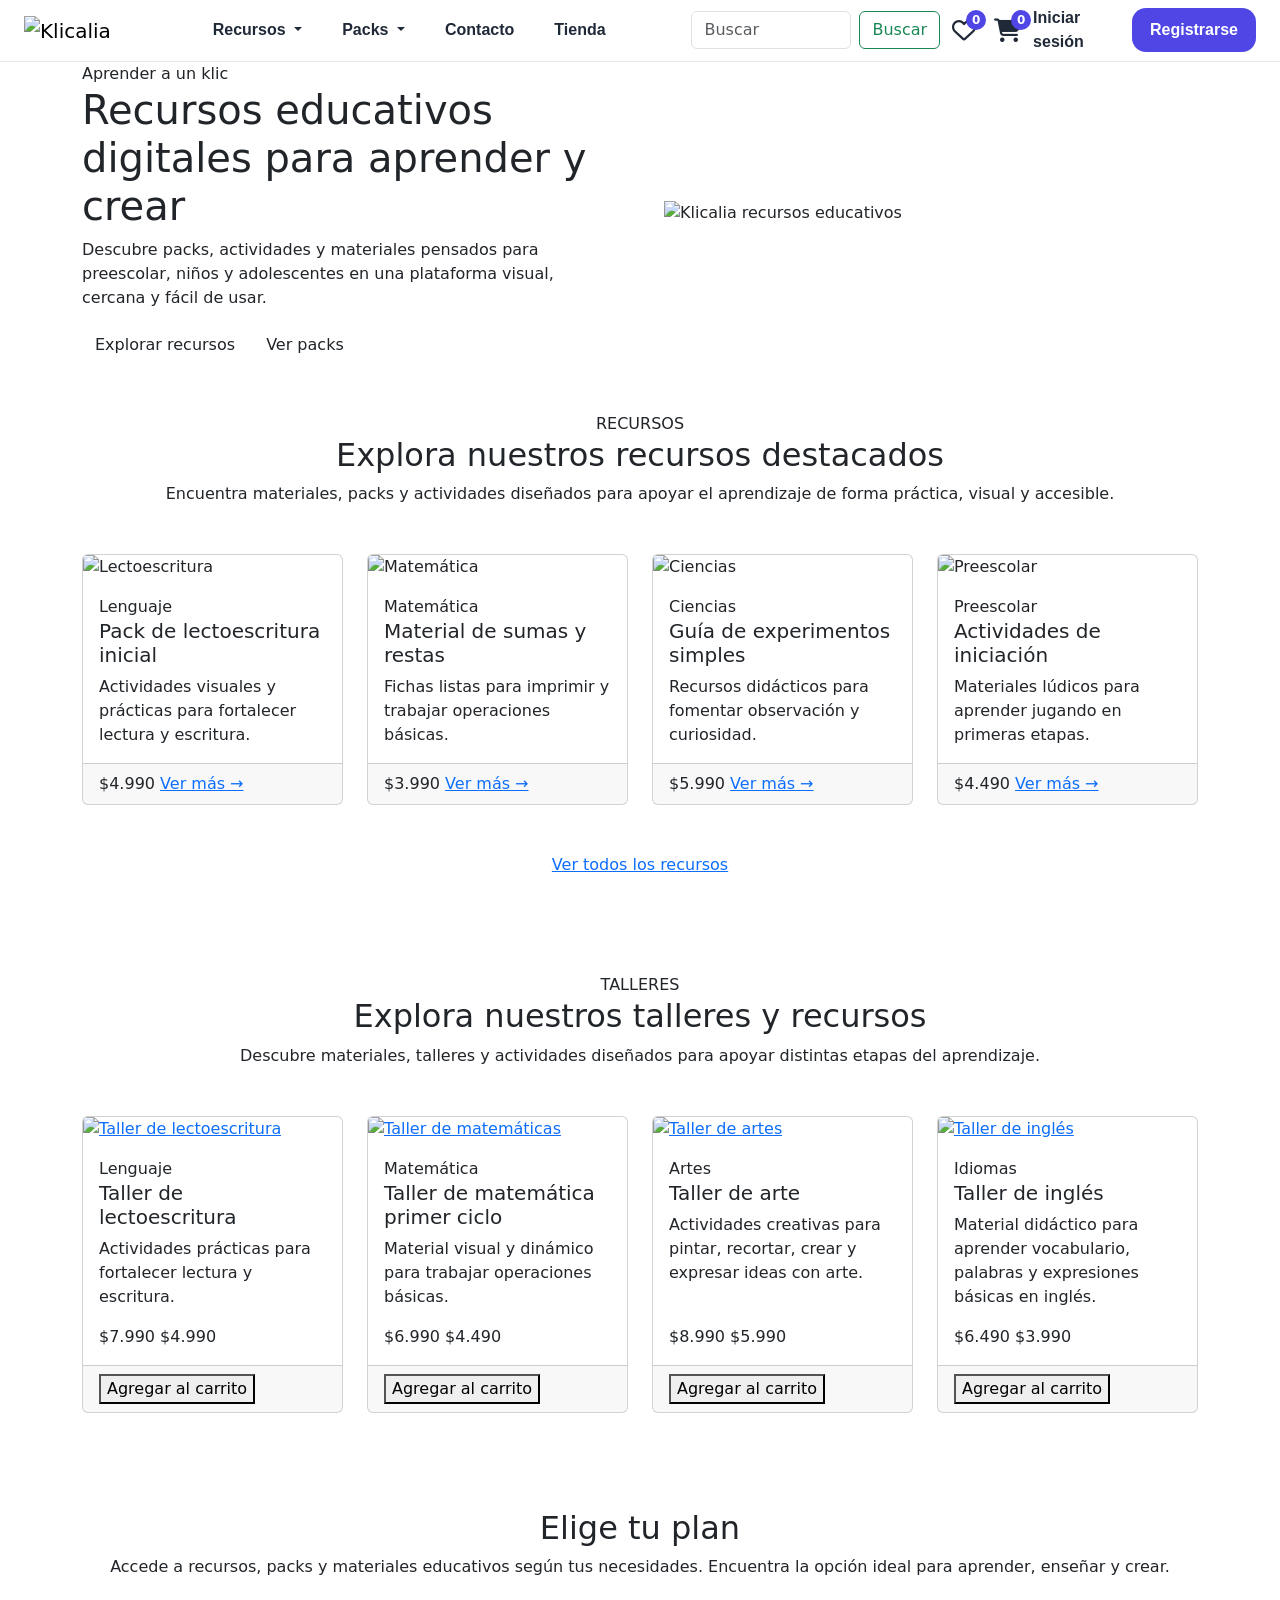
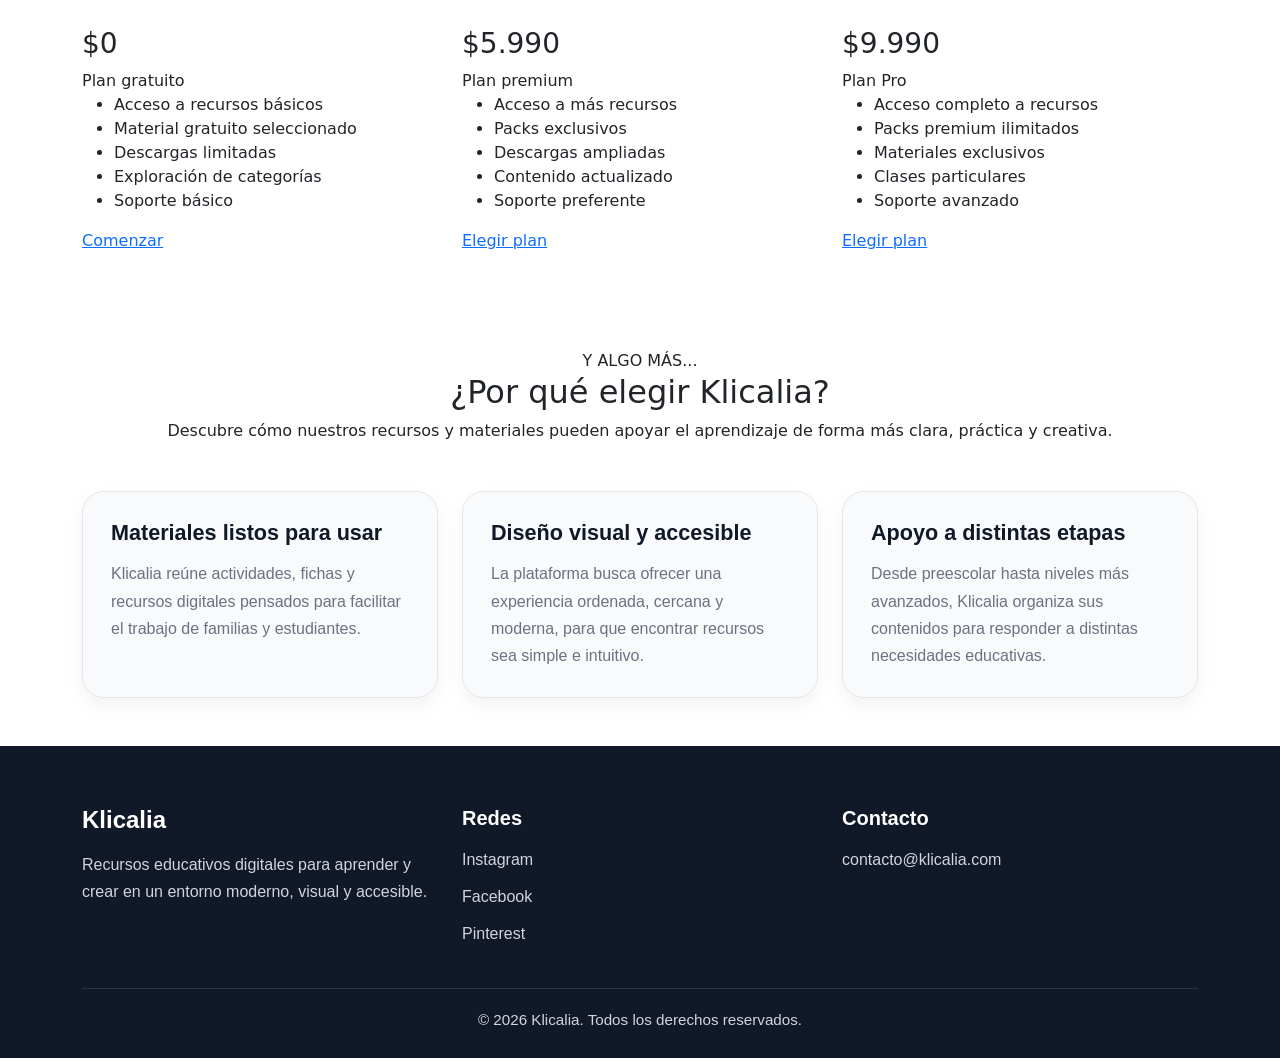
==== index.html @ 8898f32f "Agregar tablas del ecommerce" ====
<!DOCTYPE html>
<html lang="es">
<head>
  <meta charset="UTF-8">
  <meta name="viewport" content="width=device-width, initial-scale=1.0">
  <title>Klicalia | Recursos educativos para niños</title>
  

  <link href="https://cdn.jsdelivr.net/npm/bootstrap@5.3.8/dist/css/bootstrap.min.css" rel="stylesheet">
  <link rel="stylesheet" href="assets/css/styles.css">
  <link rel="stylesheet" href="assets/css/hero.css">
  <link rel="stylesheet" href="https://cdnjs.cloudflare.com/ajax/libs/font-awesome/6.5.2/css/all.min.css">
</head>

<body>

  <nav class="navbar navbar-expand-lg navbar-klicalia">
  <div class="container-fluid px-4">

    <a class="navbar-brand logo-brand" href="index.html">
      <img src="assets/images/Logo-completo.png" alt="Klicalia">
    </a>

    <button class="navbar-toggler" type="button" data-bs-toggle="collapse" data-bs-target="#navbarKlicalia" aria-controls="navbarKlicalia" aria-expanded="false" aria-label="Abrir menú">
      <span class="navbar-toggler-icon"></span>
    </button>

    <div class="collapse navbar-collapse" id="navbarKlicalia">
      <div class="navbar-desktop-layout w-100">

        <ul class="navbar-nav menu-centro mb-3 mb-lg-0">
          <li class="nav-item dropdown">
            <a class="nav-link dropdown-toggle" href="#" role="button" data-bs-toggle="dropdown" aria-expanded="false">
              Recursos
            </a>
            <ul class="dropdown-menu">
              <li><a class="dropdown-item" href="#">Lectoescritura</a></li>
              <li><a class="dropdown-item" href="#">Matemática</a></li>
              <li><a class="dropdown-item" href="#">Ciencias</a></li>
              <li><a class="dropdown-item" href="#">Ver todos</a></li>
            </ul>
          </li>

          <li class="nav-item dropdown">
            <a class="nav-link dropdown-toggle" href="#" role="button" data-bs-toggle="dropdown" aria-expanded="false">
              Packs
            </a>
            <ul class="dropdown-menu">
              <li><a class="dropdown-item" href="#">Preescolar</a></li>
              <li><a class="dropdown-item" href="#">Niños</a></li>
              <li><a class="dropdown-item" href="#">Adolescentes</a></li>
              <li><a class="dropdown-item" href="#">Ver todos</a></li>
            </ul>
          </li>

          <li class="nav-item">
            <a class="nav-link" href="contacto.html">Contacto</a>
          </li>

          <li class="nav-item">
            <a class="nav-link" href="#">Tienda</a>
          </li>
        </ul>

        <div class="acciones-navbar">
          <form class="d-flex buscador-klicalia" role="search">
            <input class="form-control me-2" type="search" placeholder="Buscar" aria-label="Buscar">
            <button class="btn btn-outline-success" type="submit">Buscar</button>
          </form>

          <div class="iconos-navbar">
  <a href="#" class="icono-nav">
    <i class="fa-regular fa-heart"></i>
    <span class="contador-icono" id="contador-favoritos">0</span>
  </a>

  <a href="carrito.html" class="icono-nav">
  <i class="fa-solid fa-cart-shopping"></i>
  <span class="contador-icono" id="contador-carrito">0</span>
</a>
</div>

          <a href="login.html" class="btn-login">Iniciar sesión</a>
          <a href="registro.html" class="btn-registro">Registrarse</a>
        </div>

      </div>
    </div>

  </div>
</nav>
<div id="mensaje-carrito" 
     class="alert alert-success position-fixed top-0 end-0 m-3 d-none">
</div>



<section class="hero-klicalia">
  <div class="container">
    <div class="row align-items-center g-5">
      
      <div class="col-lg-6">
        <div class="hero-contenido">
          <span class="hero-badge">Aprender a un klic</span>
          <h1>Recursos educativos digitales para aprender y crear</h1>
          <p>
            Descubre packs, actividades y materiales pensados para preescolar,
            niños y adolescentes en una plataforma visual, cercana y fácil de usar.
          </p>

          <div class="hero-acciones">
            <a href="#" class="btn hero-btn-principal">Explorar recursos</a>
            <a href="#" class="btn hero-btn-secundario">Ver packs</a>
          </div>
        </div>
      </div>

      <div class="col-lg-6">
        <div class="hero-imagen-box">
          <img src="assets/images/medium-shot-kid-taking-notes.jpg" alt="Klicalia recursos educativos" class="img-fluid hero-imagen">
        </div>
      </div>

    </div>
  </div>
</section>

<section class="recursos-destacados py-5">
  <div class="container">
    
    <div class="text-center seccion-encabezado mb-5">
      <span class="seccion-etiqueta">RECURSOS</span>
      <h2>Explora nuestros recursos destacados</h2>
      <p>
        Encuentra materiales, packs y actividades diseñados para apoyar el aprendizaje
        de forma práctica, visual y accesible.
      </p>
    </div>

    <div class="row g-4">
      
      <div class="col-lg-3 col-md-6">
        <div class="card recurso-card h-100">
          <img src="assets/images/vertical-closeup-child-learning-write-letters.jpg" class="card-img-top" alt="Lectoescritura">
          <div class="card-body">
            <span class="badge-recurso badge-lila">Lenguaje</span>
            <h5 class="card-title">Pack de lectoescritura inicial</h5>
            <p class="card-text">Actividades visuales y prácticas para fortalecer lectura y escritura.</p>
          </div>
          <div class="card-footer recurso-footer">
            <span class="precio-recurso">$4.990</span>
            <a href="#" class="link-recurso">Ver más →</a>
          </div>
        </div>
      </div>

      <div class="col-lg-3 col-md-6">
        <div class="card recurso-card h-100">
          <img src="assets/images/matamáticas img.png" class="card-img-top" alt="Matemática">
          <div class="card-body">
            <span class="badge-recurso badge-verde">Matemática</span>
            <h5 class="card-title">Material de sumas y restas</h5>
            <p class="card-text">Fichas listas para imprimir y trabajar operaciones básicas.</p>
          </div>
          <div class="card-footer recurso-footer">
            <span class="precio-recurso">$3.990</span>
            <a href="#" class="link-recurso">Ver más →</a>
          </div>
        </div>
      </div>

      <div class="col-lg-3 col-md-6">
        <div class="card recurso-card h-100">
          <img src="assets/images/ciencias img.png" class="card-img-top" alt="Ciencias">
          <div class="card-body">
            <span class="badge-recurso badge-celeste">Ciencias</span>
            <h5 class="card-title">Guía de experimentos simples</h5>
            <p class="card-text">Recursos didácticos para fomentar observación y curiosidad.</p>
          </div>
          <div class="card-footer recurso-footer">
            <span class="precio-recurso">$5.990</span>
            <a href="#" class="link-recurso">Ver más →</a>
          </div>
        </div>
      </div>

      <div class="col-lg-3 col-md-6">
        <div class="card recurso-card h-100">
          <img src="assets/images/adorable-hispanic-girl-student-sitting-table-drawing-paper-kindergarten.jpg" class="card-img-top" alt="Preescolar">
          <div class="card-body">
            <span class="badge-recurso badge-amarillo">Preescolar</span>
            <h5 class="card-title">Actividades de iniciación</h5>
            <p class="card-text">Materiales lúdicos para aprender jugando en primeras etapas.</p>
          </div>
          <div class="card-footer recurso-footer">
            <span class="precio-recurso">$4.490</span>
            <a href="#" class="link-recurso">Ver más →</a>
          </div>
        </div>
      </div>

    </div>

    <div class="text-center mt-5">
      <a href="#" class="btn-ver-todo">Ver todos los recursos</a>
    </div>

  </div>
</section>

<section class="talleres-klicalia py-5">
  <div class="container">

    <div class="text-center seccion-encabezado mb-5">
      <span class="seccion-etiqueta">TALLERES</span>
      <h2>Explora nuestros talleres y recursos</h2>
      <p>
        Descubre materiales, talleres y actividades diseñados para apoyar
        distintas etapas del aprendizaje.
      </p>
    </div>

    <div class="row g-4">

      <div class="col-lg-3 col-md-6">
        <div class="card taller-card h-100">
          <a href="detalle-lectoescritura.html">
          <img src="assets/images/arrangement-different-letters-speech-therapy-sessions.jpg" class="card-img-top" alt="Taller de lectoescritura">
          </a>
          <div class="card-body">
            <span class="badge-taller badge-lila">Lenguaje</span>
            <h5 class="card-title">Taller de lectoescritura</h5>
            <p class="card-text">Actividades prácticas para fortalecer lectura y escritura.</p>
            <div class="precio-box">
              <span class="precio-antiguo">$7.990</span>
              <span class="precio-actual">$4.990</span>
            </div>
          </div>
          <div class="card-footer taller-footer">
            <button 
  class="btn-agregar-carrito" 
  data-nombre="Taller de lectoescritura inicial"
  data-precio="5990">
  Agregar al carrito
</button>
          </div>
        </div>
      </div>

      <div class="col-lg-3 col-md-6">
        <div class="card taller-card h-100">
          <a href="detalle-matematica.html">
          <img src="assets/images/matematicas-taller.png" class="card-img-top" alt="Taller de matemáticas">
          </a>
          <div class="card-body">
            <span class="badge-taller badge-verde">Matemática</span>
            <h5 class="card-title">Taller de matemática primer ciclo</h5>
            <p class="card-text">Material visual y dinámico para trabajar operaciones básicas.</p>
            <div class="precio-box">
              <span class="precio-antiguo">$6.990</span>
              <span class="precio-actual">$4.490</span>
            </div>
          </div>
          <div class="card-footer taller-footer">
            <button 
  class="btn-agregar-carrito" 
  data-nombre="Taller de sumas y restas"
  data-precio="5990">
  Agregar al carrito
</button>
          </div>
        </div>
      </div>

      <div class="col-lg-3 col-md-6">
        <div class="card taller-card h-100">
          <a href="detalle-arte.html">
          <img src="assets/images/close-up-mom-helping-son-paint-eggs.jpg" class="card-img-top" alt="Taller de artes">
          </a>
          <div class="card-body">
            <span class="badge-taller badge-celeste">Artes</span>
            <h5 class="card-title">Taller de arte</h5>
            <p class="card-text">Actividades creativas para pintar, recortar, crear y expresar ideas con arte.</p>
            <div class="precio-box">
              <span class="precio-antiguo">$8.990</span>
              <span class="precio-actual">$5.990</span>
            </div>
          </div>
          <div class="card-footer taller-footer">
            <button 
                class="btn-agregar-carrito" 
               data-nombre="Taller de arte"
              data-precio="5990">
  Agregar al carrito
</button>
          </div>
        </div>
      </div>

      <div class="col-lg-3 col-md-6">
        <div class="card taller-card h-100">
          <a href="detalle-ingles.html">
          <img src="assets/images/inglés-taller.png" class="card-img-top" alt="Taller de inglés">
          </a>
          <div class="card-body">
            <span class="badge-taller badge-amarillo">Idiomas</span>
            <h5 class="card-title">Taller de inglés</h5>
            <p class="card-text">Material didáctico para aprender vocabulario, palabras y expresiones básicas en inglés.</p>
            <div class="precio-box">
              <span class="precio-antiguo">$6.490</span>
              <span class="precio-actual">$3.990</span>
            </div>
          </div>
          <div class="card-footer taller-footer">
            <button 
  class="btn-agregar-carrito" 
  data-nombre="Taller de inglés"
  data-precio="5990">
  Agregar al carrito
</button>
          </div>
        </div>
      </div>

    </div>

  </div>
</section>

<section class="planes-klicalia py-5">
  <div class="container">

    <div class="text-center seccion-encabezado mb-5">
      <h2>Elige tu plan</h2>
      <p>
        Accede a recursos, packs y materiales educativos según tus necesidades.
        Encuentra la opción ideal para aprender, enseñar y crear.
      </p>
    </div>

    <div class="row g-4 justify-content-center">

      <div class="col-lg-4 col-md-6">
        <div class="plan-card h-100">
          <div class="plan-header">
            <h3>$0</h3>
            <span>Plan gratuito</span>
          </div>

          <div class="plan-body">
            <ul class="plan-lista">
              <li>Acceso a recursos básicos</li>
              <li>Material gratuito seleccionado</li>
              <li>Descargas limitadas</li>
              <li>Exploración de categorías</li>
              <li>Soporte básico</li>
            </ul>
          </div>

          <div class="plan-footer">
            <a href="#" class="btn-plan">Comenzar</a>
          </div>
        </div>
      </div>

      <div class="col-lg-4 col-md-6">
        <div class="plan-card plan-destacado h-100">
          <div class="plan-header">
            <h3>$5.990</h3>
            <span>Plan premium</span>
          </div>

          <div class="plan-body">
            <ul class="plan-lista">
              <li>Acceso a más recursos</li>
              <li>Packs exclusivos</li>
              <li>Descargas ampliadas</li>
              <li>Contenido actualizado</li>
              <li>Soporte preferente</li>
            </ul>
          </div>

          <div class="plan-footer">
            <a href="#" class="btn-plan">Elegir plan</a>
          </div>
        </div>
      </div>

      <div class="col-lg-4 col-md-6">
        <div class="plan-card h-100">
          <div class="plan-header">
            <h3>$9.990</h3>
            <span>Plan Pro</span>
          </div>

          <div class="plan-body">
            <ul class="plan-lista">
              <li>Acceso completo a recursos</li>
              <li>Packs premium ilimitados</li>
              <li>Materiales exclusivos</li>
              <li>Clases particulares</li>
              <li>Soporte avanzado</li>
            </ul>
          </div>

          <div class="plan-footer">
            <a href="#" class="btn-plan">Elegir plan</a>
          </div>
        </div>
      </div>

    </div>
  </div>
</section>



<section class="articulos-klicalia py-5">
  <div class="container">
    <div class="text-center seccion-encabezado mb-5">
      <span class="seccion-etiqueta">Y ALGO MÁS...</span>
      <h2>¿Por qué elegir Klicalia?</h2>
      <p>
        Descubre cómo nuestros recursos y materiales pueden apoyar el aprendizaje
        de forma más clara, práctica y creativa.
      </p>
    </div>

    <div class="row g-4">
      
      <div class="col-lg-4 col-md-6">
        <article class="articulo-card h-100">
          <h3>Materiales listos para usar</h3>
          <p>
            Klicalia reúne actividades, fichas y recursos digitales pensados para
            facilitar el trabajo de familias y estudiantes.
          </p>
        </article>
      </div>

      <div class="col-lg-4 col-md-6">
        <article class="articulo-card h-100">
          <h3>Diseño visual y accesible</h3>
          <p>
            La plataforma busca ofrecer una experiencia ordenada, cercana y moderna,
            para que encontrar recursos sea simple e intuitivo.
          </p>
        </article>
      </div>

      <div class="col-lg-4 col-md-6">
        <article class="articulo-card h-100">
          <h3>Apoyo a distintas etapas</h3>
          <p>
            Desde preescolar hasta niveles más avanzados, Klicalia organiza sus
            contenidos para responder a distintas necesidades educativas.
          </p>
        </article>
      </div>

    </div>
  </div>
</section>

<footer class="footer-klicalia">
  <div class="container">
    <div class="row gy-4">
      
      <div class="col-lg-4 col-md-6">
        <h4>Klicalia</h4>
        <p>
          Recursos educativos digitales para aprender y crear
          en un entorno moderno, visual y accesible.
        </p>
      </div>

      <div class="col-lg-4 col-md-6">
        <h5>Redes</h5>
        <ul class="footer-lista">
          <li><a href="#">Instagram</a></li>
          <li><a href="#">Facebook</a></li>
          <li><a href="#">Pinterest</a></li>
        </ul>
      </div>

      <div class="col-lg-4 col-md-12">
        <h5>Contacto</h5>
        <p class="footer-correo">contacto@klicalia.com</p>
      </div>

    </div>

    <div class="footer-copy">
      <p>© 2026 Klicalia. Todos los derechos reservados.</p>
    </div>
  </div>
</footer>

<button id="btn-arriba" class="btn-scroll-top">↑</button>

<script src="assets/js/scroll.js"></script>

  <script src="https://cdn.jsdelivr.net/npm/bootstrap@5.3.8/dist/js/bootstrap.bundle.min.js"></script>

  <script src="assets/js/carrito.js"></script>
</body>
</html>
---- assets/css/styles.css ----
.navbar-klicalia {
  background-color: #FFFFFF;
  border-bottom: 1px solid #E5E7EB;
  padding: 0.4rem 0;
}

.logo-brand img {
  width: 140px;
  height: auto;
}

.navbar-toggler {
  border: 1px solid #D1D5DB;
  border-radius: 12px;
  padding: 0.45rem 0.7rem;
  box-shadow: none;
}

.navbar-toggler:focus {
  box-shadow: none;
}

.navbar-desktop-layout {
  display: flex;
  align-items: center;
  width: 100%;
}

.menu-centro {
  flex: 1;
  display: flex;
  justify-content: center;
  gap: 1.5rem;
}

.acciones-navbar {
  flex: 1;
  display: flex;
  justify-content: flex-end;
  align-items: center;
  gap: 0.75rem;
}

.navbar-klicalia .nav-link {
  font-family: 'Inter', sans-serif;
  color: #1F2937;
  font-size: 1rem;
  font-weight: 600;
  transition: all 0.3s ease;
}

.navbar-klicalia .nav-link:hover {
  color: #22C55E;
}

.dropdown-menu {
  border-radius: 12px;
  border: 1px solid #E5E7EB;
}

.buscador-klicalia input {
  width: 160px;
}

.btn-login {
  text-decoration: none;
  font-family: 'Inter', sans-serif;
  color: #1F2937;
  font-size: 1rem;
  font-weight: 600;
  transition: all 0.3s ease;
}

.btn-login:hover {
  color: #22C55E;
}

.btn-registro {
  text-decoration: none;
  font-family: 'Inter', sans-serif;
  background-color: #4F46E5;
  color: #FFFFFF;
  padding: 10px 18px;
  border-radius: 14px;
  font-weight: 700;
  transition: all 0.3s ease;
}

.btn-registro:hover {
  background-color: #22C55E;
  color: #FFFFFF;
}

@media (max-width: 991.98px) {
  .navbar-klicalia {
    padding: 0.7rem 0;
  }

  .navbar-desktop-layout {
    display: block;
    padding-top: 1rem;
  }

  .menu-centro {
    display: flex;
    flex-direction: column;
    align-items: flex-start;
    gap: 0.4rem;
    margin-bottom: 1rem !important;
  }

  .menu-centro .nav-link {
    padding-left: 0;
    font-size: 1.05rem;
  }

  .acciones-navbar {
    display: flex;
    flex-direction: column;
    align-items: stretch;
    gap: 0.8rem;
  }

  .buscador-klicalia {
    width: 100%;
  }

  .buscador-klicalia input {
    width: 100%;
  }

  .btn-login,
  .btn-registro {
    display: inline-block;
    width: 100%;
    text-align: center;
  }
}

.iconos-navbar {
  display: flex;
  align-items: center;
  gap: 18px;
}

.icono-nav {
  position: relative;
  display: inline-flex;
  align-items: center;
  justify-content: center;
  font-size: 1.5rem;
  color: #1F2937;
  text-decoration: none;
  transition: all 0.3s ease;
}

.icono-nav:hover {
  color: #4F46E5;
}

.contador-icono {
  position: absolute;
  top: -8px;
  right: -10px;
  background-color: #4F46E5;
  color: #FFFFFF;
  font-size: 0.75rem;
  font-weight: 700;
  line-height: 1;
  min-width: 20px;
  height: 20px;
  border-radius: 999px;
  display: flex;
  align-items: center;
  justify-content: center;
}

.footer-klicalia {
  background-color: #111827;
  color: #ffffff;
  padding: 60px 0 25px;
}

.footer-klicalia h4,
.footer-klicalia h5 {
  font-family: 'Inter', sans-serif;
  font-weight: 700;
  margin-bottom: 16px;
}

.footer-klicalia p,
.footer-klicalia a,
.footer-correo {
  font-family: 'Inter', sans-serif;
  color: #d1d5db;
  line-height: 1.7;
  text-decoration: none;
}

.footer-lista {
  list-style: none;
  padding: 0;
  margin: 0;
}

.footer-lista li {
  margin-bottom: 10px;
}

.footer-lista a:hover {
  color: #22c55e;
}

.footer-copy {
  border-top: 1px solid rgba(255, 255, 255, 0.12);
  margin-top: 30px;
  padding-top: 18px;
  text-align: center;
}

.footer-copy p {
  margin: 0;
  font-size: 0.95rem;
}

.articulos-klicalia {
  background-color: #ffffff;
}

.articulo-card {
  background-color: #f8fafc;
  border: 1px solid #e5e7eb;
  border-radius: 22px;
  padding: 28px;
  box-shadow: 0 8px 20px rgba(15, 23, 42, 0.05);
  transition: all 0.3s ease;
}

.articulo-card:hover {
  transform: translateY(-5px);
  box-shadow: 0 14px 28px rgba(15, 23, 42, 0.10);
}

.articulo-card h3 {
  font-family: 'Inter', sans-serif;
  font-size: 1.35rem;
  font-weight: 700;
  color: #111827;
  margin-bottom: 14px;
}

.articulo-card p {
  font-family: 'Inter', sans-serif;
  font-size: 1rem;
  line-height: 1.7;
  color: #6b7280;
  margin: 0;
}

.btn-scroll-top {
  display: none;
  align-items: center;
  justify-content: center;
  position: fixed;
  right: 24px;
  bottom: 24px;
  z-index: 9999;
  width: 52px;
  height: 52px;
  border: none;
  border-radius: 50%;
  background-color: #4F46E5;
  color: #FFFFFF;
  font-size: 1.4rem;
  font-weight: bold;
  cursor: pointer;
  box-shadow: 0 10px 25px rgba(0, 0, 0, 0.18);
  transition: all 0.3s ease;
}

.btn-scroll-top:hover {
  background-color: #22C55E;
  transform: translateY(-3px);
}

.taller-card {
  height: 100%;
  display: flex;
  flex-direction: column;
}

.taller-card .card-body {
  flex: 1;
  display: flex;
  flex-direction: column;
}

.taller-card .precio-box {
  margin-top: auto;
}

.taller-card .taller-footer {
  margin-top: auto;
}

.taller-card .card-text {
  min-height: 60px;
}

.alert {
    position: relative;
    z-index: 1000;
}
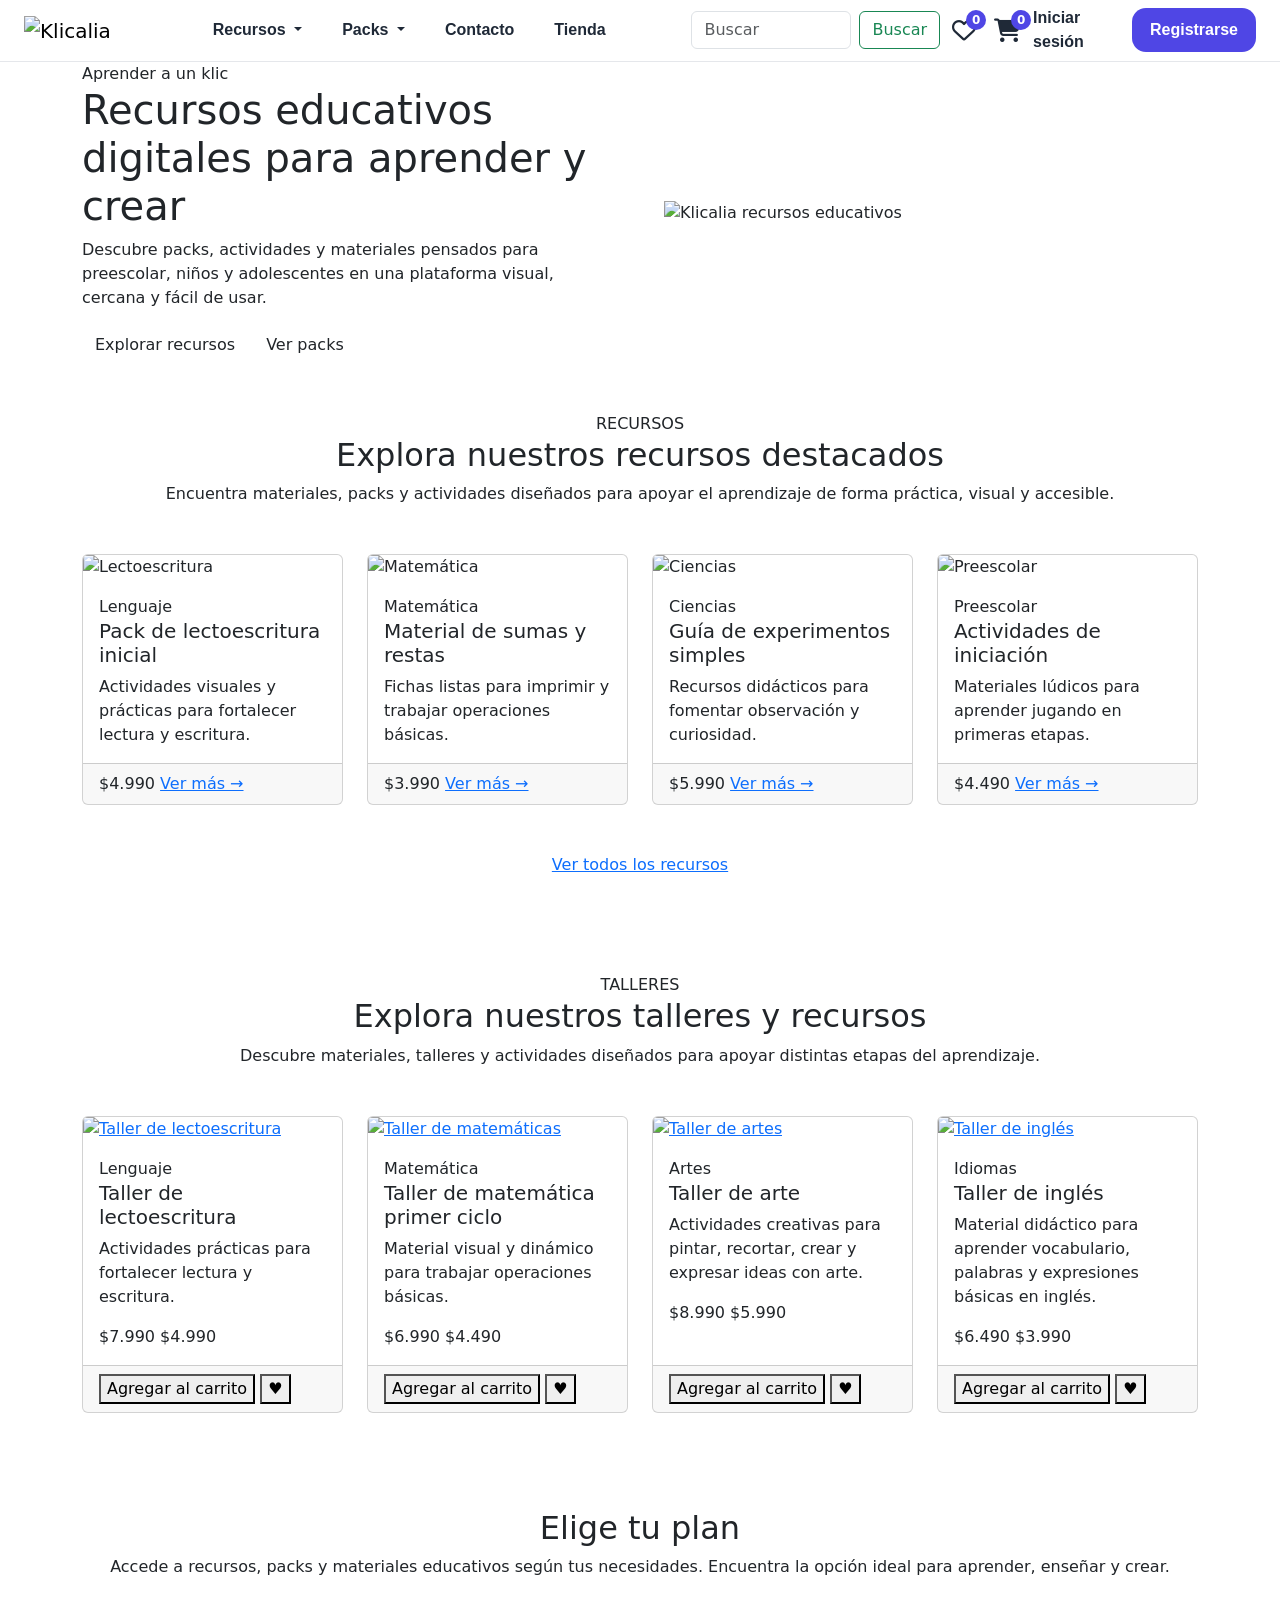
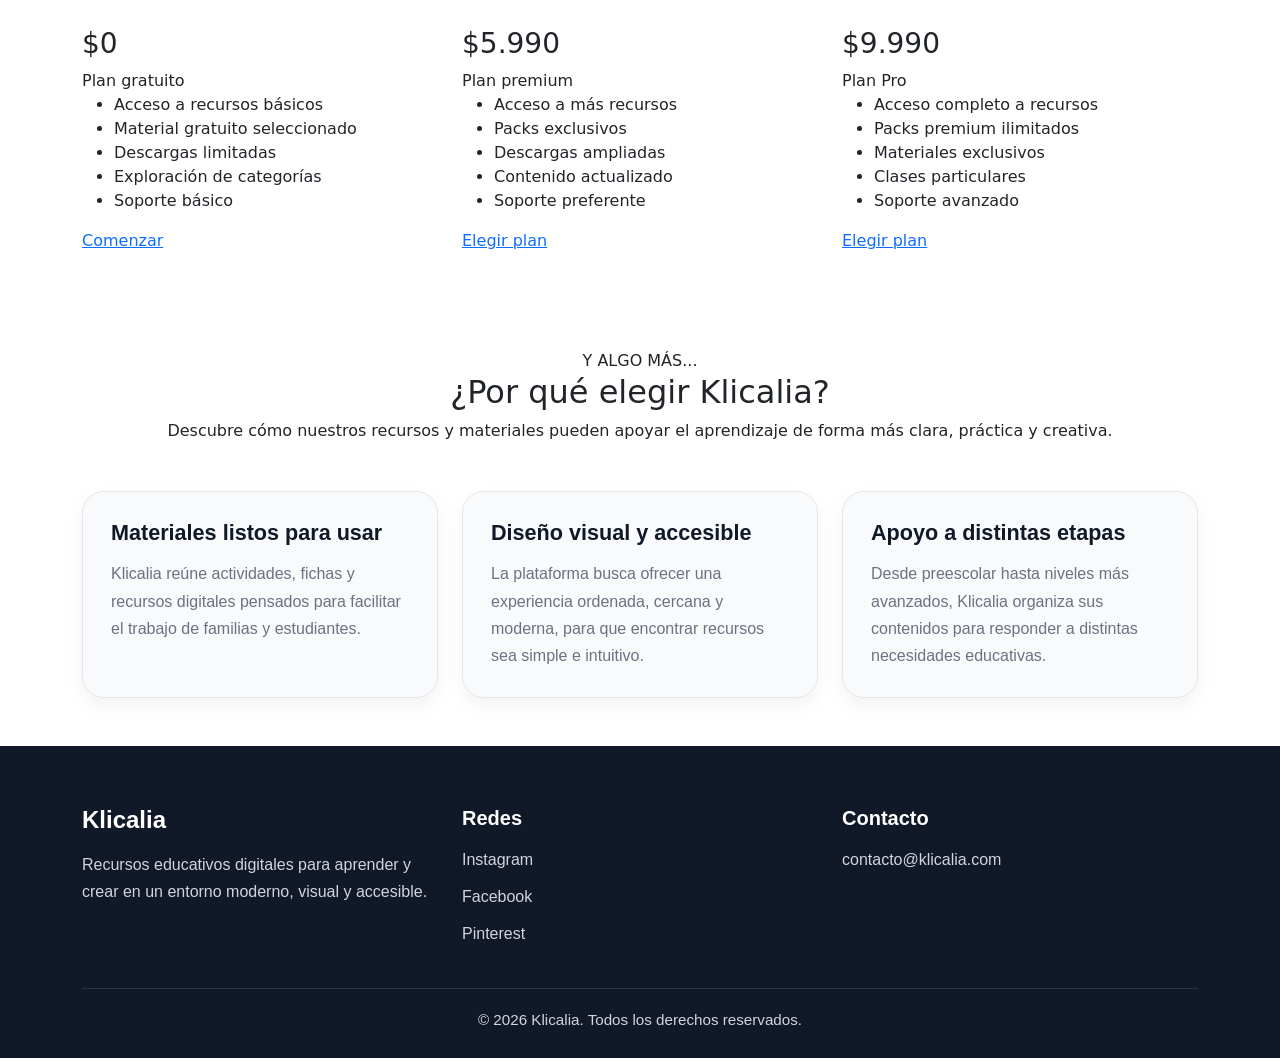
==== commit e0bf31f4: "Revert "Agregar tablas del ecommerce" This reverts commit 8898f32f5bb815ceed033c62fc8ea5af92266320." ====
--- a/index.html
+++ b/index.html
@@ -3,8 +3,7 @@
 <head>
   <meta charset="UTF-8">
   <meta name="viewport" content="width=device-width, initial-scale=1.0">
-  <title>Klicalia | Recursos educativos para niños</title>
-  
+  <title>Klicalia</title>
 
   <link href="https://cdn.jsdelivr.net/npm/bootstrap@5.3.8/dist/css/bootstrap.min.css" rel="stylesheet">
   <link rel="stylesheet" href="assets/css/styles.css">
@@ -89,10 +88,6 @@
 
   </div>
 </nav>
-<div id="mensaje-carrito" 
-     class="alert alert-success position-fixed top-0 end-0 m-3 d-none">
-</div>
-
 
 
 <section class="hero-klicalia">
@@ -117,7 +112,7 @@
 
       <div class="col-lg-6">
         <div class="hero-imagen-box">
-          <img src="assets/images/medium-shot-kid-taking-notes.jpg" alt="Klicalia recursos educativos" class="img-fluid hero-imagen">
+          <img src="assets\images\medium-shot-kid-taking-notes.jpg" alt="Klicalia recursos educativos" class="img-fluid hero-imagen">
         </div>
       </div>
 
@@ -141,7 +136,7 @@
       
       <div class="col-lg-3 col-md-6">
         <div class="card recurso-card h-100">
-          <img src="assets/images/vertical-closeup-child-learning-write-letters.jpg" class="card-img-top" alt="Lectoescritura">
+          <img src="assets\images\vertical-closeup-child-learning-write-letters.jpg" class="card-img-top" alt="Lectoescritura">
           <div class="card-body">
             <span class="badge-recurso badge-lila">Lenguaje</span>
             <h5 class="card-title">Pack de lectoescritura inicial</h5>
@@ -156,7 +151,7 @@
 
       <div class="col-lg-3 col-md-6">
         <div class="card recurso-card h-100">
-          <img src="assets/images/matamáticas img.png" class="card-img-top" alt="Matemática">
+          <img src="assets\images\matamáticas img.png" class="card-img-top" alt="Matemática">
           <div class="card-body">
             <span class="badge-recurso badge-verde">Matemática</span>
             <h5 class="card-title">Material de sumas y restas</h5>
@@ -171,7 +166,7 @@
 
       <div class="col-lg-3 col-md-6">
         <div class="card recurso-card h-100">
-          <img src="assets/images/ciencias img.png" class="card-img-top" alt="Ciencias">
+          <img src="assets\images\ciencias img.png" class="card-img-top" alt="Ciencias">
           <div class="card-body">
             <span class="badge-recurso badge-celeste">Ciencias</span>
             <h5 class="card-title">Guía de experimentos simples</h5>
@@ -186,7 +181,7 @@
 
       <div class="col-lg-3 col-md-6">
         <div class="card recurso-card h-100">
-          <img src="assets/images/adorable-hispanic-girl-student-sitting-table-drawing-paper-kindergarten.jpg" class="card-img-top" alt="Preescolar">
+          <img src="assets\images\adorable-hispanic-girl-student-sitting-table-drawing-paper-kindergarten.jpg" class="card-img-top" alt="Preescolar">
           <div class="card-body">
             <span class="badge-recurso badge-amarillo">Preescolar</span>
             <h5 class="card-title">Actividades de iniciación</h5>
@@ -225,7 +220,7 @@
       <div class="col-lg-3 col-md-6">
         <div class="card taller-card h-100">
           <a href="detalle-lectoescritura.html">
-          <img src="assets/images/arrangement-different-letters-speech-therapy-sessions.jpg" class="card-img-top" alt="Taller de lectoescritura">
+          <img src="assets\images\arrangement-different-letters-speech-therapy-sessions.jpg" class="card-img-top" alt="Taller de lectoescritura">
           </a>
           <div class="card-body">
             <span class="badge-taller badge-lila">Lenguaje</span>
@@ -237,12 +232,12 @@
             </div>
           </div>
           <div class="card-footer taller-footer">
-            <button 
-  class="btn-agregar-carrito" 
-  data-nombre="Taller de lectoescritura inicial"
-  data-precio="5990">
-  Agregar al carrito
-</button>
+            <button class="btn-agregar-carrito" data-nombre="Taller de lectoescritura inicial">
+              Agregar al carrito
+            </button>
+            <button class="btn-agregar-favorito" data-nombre="Taller de lectoescritura inicial">
+              ♥
+            </button>
           </div>
         </div>
       </div>
@@ -250,7 +245,7 @@
       <div class="col-lg-3 col-md-6">
         <div class="card taller-card h-100">
           <a href="detalle-matematica.html">
-          <img src="assets/images/matematicas-taller.png" class="card-img-top" alt="Taller de matemáticas">
+          <img src="assets\images\matematicas-taller.png" class="card-img-top" alt="Taller de matemáticas">
           </a>
           <div class="card-body">
             <span class="badge-taller badge-verde">Matemática</span>
@@ -262,12 +257,12 @@
             </div>
           </div>
           <div class="card-footer taller-footer">
-            <button 
-  class="btn-agregar-carrito" 
-  data-nombre="Taller de sumas y restas"
-  data-precio="5990">
-  Agregar al carrito
-</button>
+            <button class="btn-agregar-carrito" data-nombre="Taller de sumas y restas">
+              Agregar al carrito
+            </button>
+            <button class="btn-agregar-favorito" data-nombre="Taller de sumas y restas">
+              ♥
+            </button>
           </div>
         </div>
       </div>
@@ -275,7 +270,7 @@
       <div class="col-lg-3 col-md-6">
         <div class="card taller-card h-100">
           <a href="detalle-arte.html">
-          <img src="assets/images/close-up-mom-helping-son-paint-eggs.jpg" class="card-img-top" alt="Taller de artes">
+          <img src="assets\images\close-up-mom-helping-son-paint-eggs.jpg" class="card-img-top" alt="Taller de artes">
           </a>
           <div class="card-body">
             <span class="badge-taller badge-celeste">Artes</span>
@@ -287,12 +282,12 @@
             </div>
           </div>
           <div class="card-footer taller-footer">
-            <button 
-                class="btn-agregar-carrito" 
-               data-nombre="Taller de arte"
-              data-precio="5990">
-  Agregar al carrito
-</button>
+            <button class="btn-agregar-carrito" data-nombre="Taller de arte">
+              Agregar al carrito
+            </button>
+            <button class="btn-agregar-favorito" data-nombre="Taller de arte">
+              ♥
+            </button>
           </div>
         </div>
       </div>
@@ -300,7 +295,7 @@
       <div class="col-lg-3 col-md-6">
         <div class="card taller-card h-100">
           <a href="detalle-ingles.html">
-          <img src="assets/images/inglés-taller.png" class="card-img-top" alt="Taller de inglés">
+          <img src="assets\images\inglés-taller.png" class="card-img-top" alt="Taller de inglés">
           </a>
           <div class="card-body">
             <span class="badge-taller badge-amarillo">Idiomas</span>
@@ -312,12 +307,12 @@
             </div>
           </div>
           <div class="card-footer taller-footer">
-            <button 
-  class="btn-agregar-carrito" 
-  data-nombre="Taller de inglés"
-  data-precio="5990">
-  Agregar al carrito
-</button>
+            <button class="btn-agregar-carrito" data-nombre="Taller de inglés">
+              Agregar al carrito
+            </button>
+            <button class="btn-agregar-favorito" data-nombre="Taller de inglés">
+              ♥
+            </button>
           </div>
         </div>
       </div>
--- a/assets/css/styles.css
+++ b/assets/css/styles.css
@@ -281,33 +281,4 @@
 .btn-scroll-top:hover {
   background-color: #22C55E;
   transform: translateY(-3px);
-}
-
-.taller-card {
-  height: 100%;
-  display: flex;
-  flex-direction: column;
-}
-
-.taller-card .card-body {
-  flex: 1;
-  display: flex;
-  flex-direction: column;
-}
-
-.taller-card .precio-box {
-  margin-top: auto;
-}
-
-.taller-card .taller-footer {
-  margin-top: auto;
-}
-
-.taller-card .card-text {
-  min-height: 60px;
-}
-
-.alert {
-    position: relative;
-    z-index: 1000;
 }
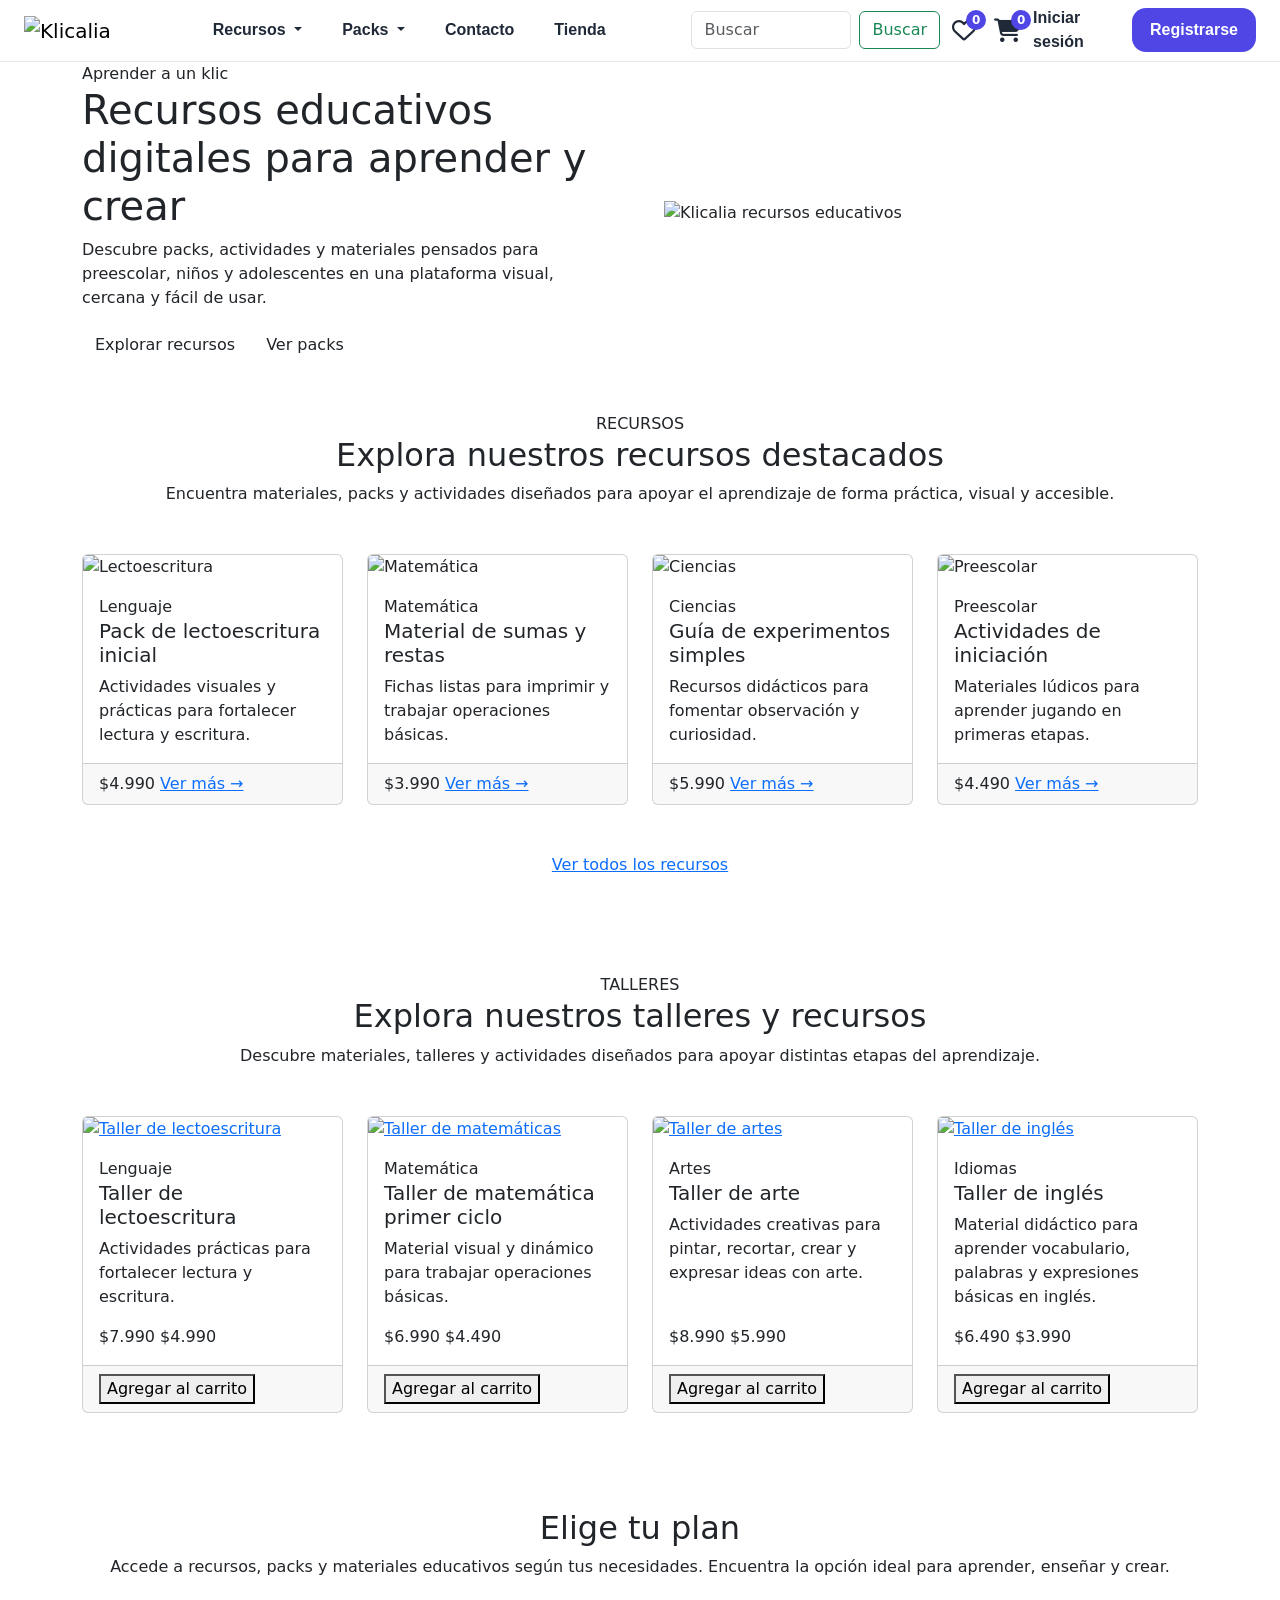
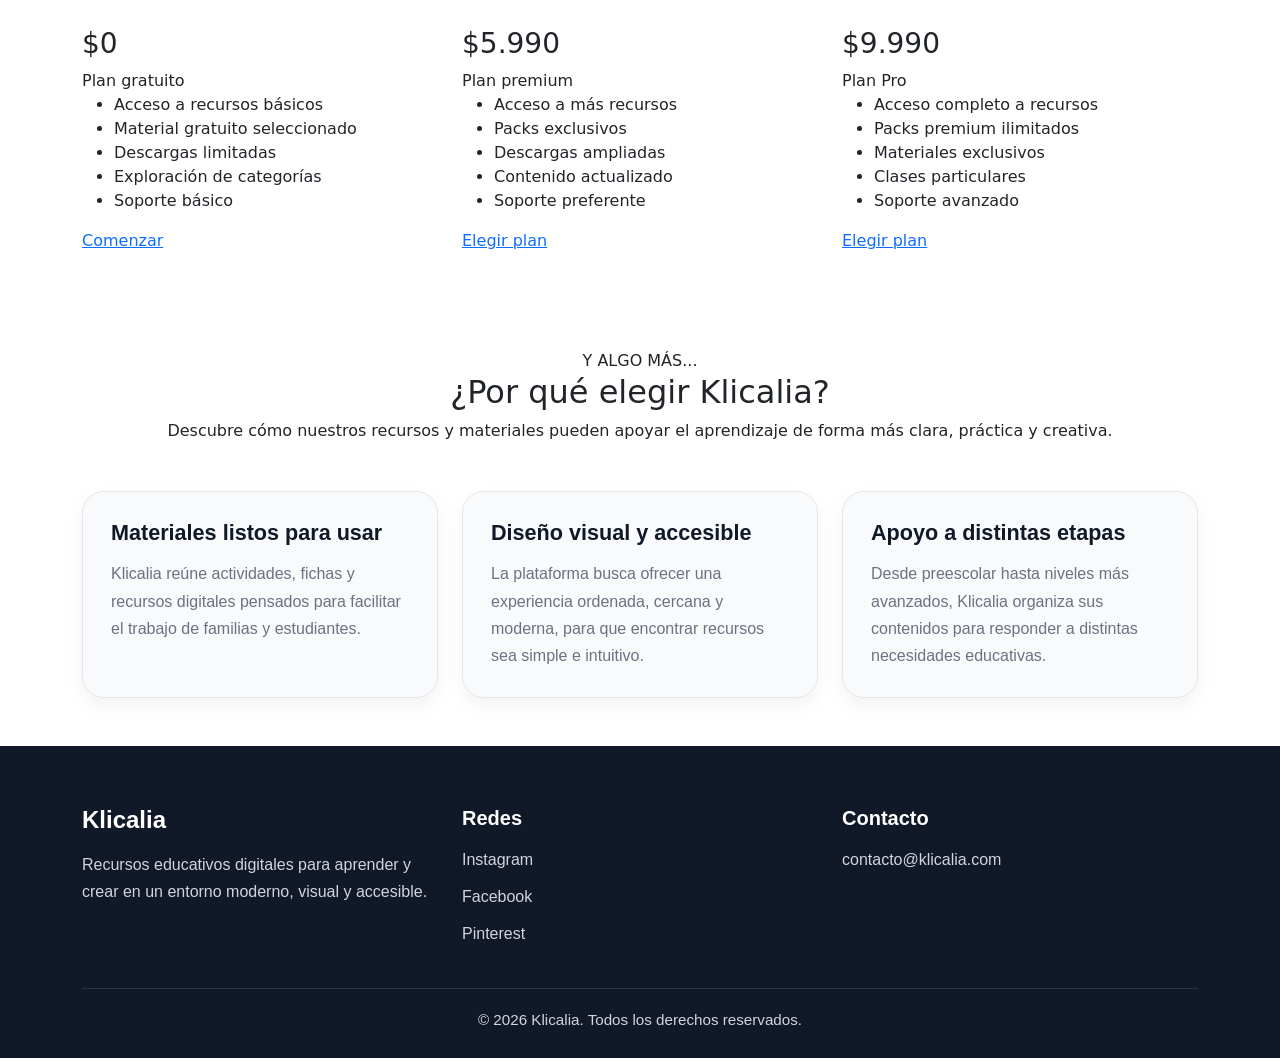
==== commit 5f0ea261: "Agregar evidencias y README final" ====
--- a/index.html
+++ b/index.html
@@ -3,7 +3,8 @@
 <head>
   <meta charset="UTF-8">
   <meta name="viewport" content="width=device-width, initial-scale=1.0">
-  <title>Klicalia</title>
+  <title>Klicalia | Recursos educativos para niños</title>
+  
 
   <link href="https://cdn.jsdelivr.net/npm/bootstrap@5.3.8/dist/css/bootstrap.min.css" rel="stylesheet">
   <link rel="stylesheet" href="assets/css/styles.css">
@@ -88,6 +89,10 @@
 
   </div>
 </nav>
+<div id="mensaje-carrito" 
+     class="alert alert-success position-fixed top-0 end-0 m-3 d-none">
+</div>
+
 
 
 <section class="hero-klicalia">
@@ -112,7 +117,7 @@
 
       <div class="col-lg-6">
         <div class="hero-imagen-box">
-          <img src="assets\images\medium-shot-kid-taking-notes.jpg" alt="Klicalia recursos educativos" class="img-fluid hero-imagen">
+          <img src="assets/images/medium-shot-kid-taking-notes.jpg" alt="Klicalia recursos educativos" class="img-fluid hero-imagen">
         </div>
       </div>
 
@@ -136,7 +141,7 @@
       
       <div class="col-lg-3 col-md-6">
         <div class="card recurso-card h-100">
-          <img src="assets\images\vertical-closeup-child-learning-write-letters.jpg" class="card-img-top" alt="Lectoescritura">
+          <img src="assets/images/vertical-closeup-child-learning-write-letters.jpg" class="card-img-top" alt="Lectoescritura">
           <div class="card-body">
             <span class="badge-recurso badge-lila">Lenguaje</span>
             <h5 class="card-title">Pack de lectoescritura inicial</h5>
@@ -151,7 +156,7 @@
 
       <div class="col-lg-3 col-md-6">
         <div class="card recurso-card h-100">
-          <img src="assets\images\matamáticas img.png" class="card-img-top" alt="Matemática">
+          <img src="assets/images/matamáticas img.png" class="card-img-top" alt="Matemática">
           <div class="card-body">
             <span class="badge-recurso badge-verde">Matemática</span>
             <h5 class="card-title">Material de sumas y restas</h5>
@@ -166,7 +171,7 @@
 
       <div class="col-lg-3 col-md-6">
         <div class="card recurso-card h-100">
-          <img src="assets\images\ciencias img.png" class="card-img-top" alt="Ciencias">
+          <img src="assets/images/ciencias img.png" class="card-img-top" alt="Ciencias">
           <div class="card-body">
             <span class="badge-recurso badge-celeste">Ciencias</span>
             <h5 class="card-title">Guía de experimentos simples</h5>
@@ -181,7 +186,7 @@
 
       <div class="col-lg-3 col-md-6">
         <div class="card recurso-card h-100">
-          <img src="assets\images\adorable-hispanic-girl-student-sitting-table-drawing-paper-kindergarten.jpg" class="card-img-top" alt="Preescolar">
+          <img src="assets/images/adorable-hispanic-girl-student-sitting-table-drawing-paper-kindergarten.jpg" class="card-img-top" alt="Preescolar">
           <div class="card-body">
             <span class="badge-recurso badge-amarillo">Preescolar</span>
             <h5 class="card-title">Actividades de iniciación</h5>
@@ -220,7 +225,7 @@
       <div class="col-lg-3 col-md-6">
         <div class="card taller-card h-100">
           <a href="detalle-lectoescritura.html">
-          <img src="assets\images\arrangement-different-letters-speech-therapy-sessions.jpg" class="card-img-top" alt="Taller de lectoescritura">
+          <img src="assets/images/arrangement-different-letters-speech-therapy-sessions.jpg" class="card-img-top" alt="Taller de lectoescritura">
           </a>
           <div class="card-body">
             <span class="badge-taller badge-lila">Lenguaje</span>
@@ -232,12 +237,12 @@
             </div>
           </div>
           <div class="card-footer taller-footer">
-            <button class="btn-agregar-carrito" data-nombre="Taller de lectoescritura inicial">
-              Agregar al carrito
-            </button>
-            <button class="btn-agregar-favorito" data-nombre="Taller de lectoescritura inicial">
-              ♥
-            </button>
+            <button 
+  class="btn-agregar-carrito" 
+  data-nombre="Taller de lectoescritura inicial"
+  data-precio="5990">
+  Agregar al carrito
+</button>
           </div>
         </div>
       </div>
@@ -245,7 +250,7 @@
       <div class="col-lg-3 col-md-6">
         <div class="card taller-card h-100">
           <a href="detalle-matematica.html">
-          <img src="assets\images\matematicas-taller.png" class="card-img-top" alt="Taller de matemáticas">
+          <img src="assets/images/matematicas-taller.png" class="card-img-top" alt="Taller de matemáticas">
           </a>
           <div class="card-body">
             <span class="badge-taller badge-verde">Matemática</span>
@@ -257,12 +262,12 @@
             </div>
           </div>
           <div class="card-footer taller-footer">
-            <button class="btn-agregar-carrito" data-nombre="Taller de sumas y restas">
-              Agregar al carrito
-            </button>
-            <button class="btn-agregar-favorito" data-nombre="Taller de sumas y restas">
-              ♥
-            </button>
+            <button 
+  class="btn-agregar-carrito" 
+  data-nombre="Taller de sumas y restas"
+  data-precio="5990">
+  Agregar al carrito
+</button>
           </div>
         </div>
       </div>
@@ -270,7 +275,7 @@
       <div class="col-lg-3 col-md-6">
         <div class="card taller-card h-100">
           <a href="detalle-arte.html">
-          <img src="assets\images\close-up-mom-helping-son-paint-eggs.jpg" class="card-img-top" alt="Taller de artes">
+          <img src="assets/images/close-up-mom-helping-son-paint-eggs.jpg" class="card-img-top" alt="Taller de artes">
           </a>
           <div class="card-body">
             <span class="badge-taller badge-celeste">Artes</span>
@@ -282,12 +287,12 @@
             </div>
           </div>
           <div class="card-footer taller-footer">
-            <button class="btn-agregar-carrito" data-nombre="Taller de arte">
-              Agregar al carrito
-            </button>
-            <button class="btn-agregar-favorito" data-nombre="Taller de arte">
-              ♥
-            </button>
+            <button 
+                class="btn-agregar-carrito" 
+               data-nombre="Taller de arte"
+              data-precio="5990">
+  Agregar al carrito
+</button>
           </div>
         </div>
       </div>
@@ -295,7 +300,7 @@
       <div class="col-lg-3 col-md-6">
         <div class="card taller-card h-100">
           <a href="detalle-ingles.html">
-          <img src="assets\images\inglés-taller.png" class="card-img-top" alt="Taller de inglés">
+          <img src="assets/images/inglés-taller.png" class="card-img-top" alt="Taller de inglés">
           </a>
           <div class="card-body">
             <span class="badge-taller badge-amarillo">Idiomas</span>
@@ -307,12 +312,12 @@
             </div>
           </div>
           <div class="card-footer taller-footer">
-            <button class="btn-agregar-carrito" data-nombre="Taller de inglés">
-              Agregar al carrito
-            </button>
-            <button class="btn-agregar-favorito" data-nombre="Taller de inglés">
-              ♥
-            </button>
+            <button 
+  class="btn-agregar-carrito" 
+  data-nombre="Taller de inglés"
+  data-precio="5990">
+  Agregar al carrito
+</button>
           </div>
         </div>
       </div>
--- a/assets/css/styles.css
+++ b/assets/css/styles.css
@@ -281,4 +281,33 @@
 .btn-scroll-top:hover {
   background-color: #22C55E;
   transform: translateY(-3px);
+}
+
+.taller-card {
+  height: 100%;
+  display: flex;
+  flex-direction: column;
+}
+
+.taller-card .card-body {
+  flex: 1;
+  display: flex;
+  flex-direction: column;
+}
+
+.taller-card .precio-box {
+  margin-top: auto;
+}
+
+.taller-card .taller-footer {
+  margin-top: auto;
+}
+
+.taller-card .card-text {
+  min-height: 60px;
+}
+
+.alert {
+    position: relative;
+    z-index: 1000;
 }
